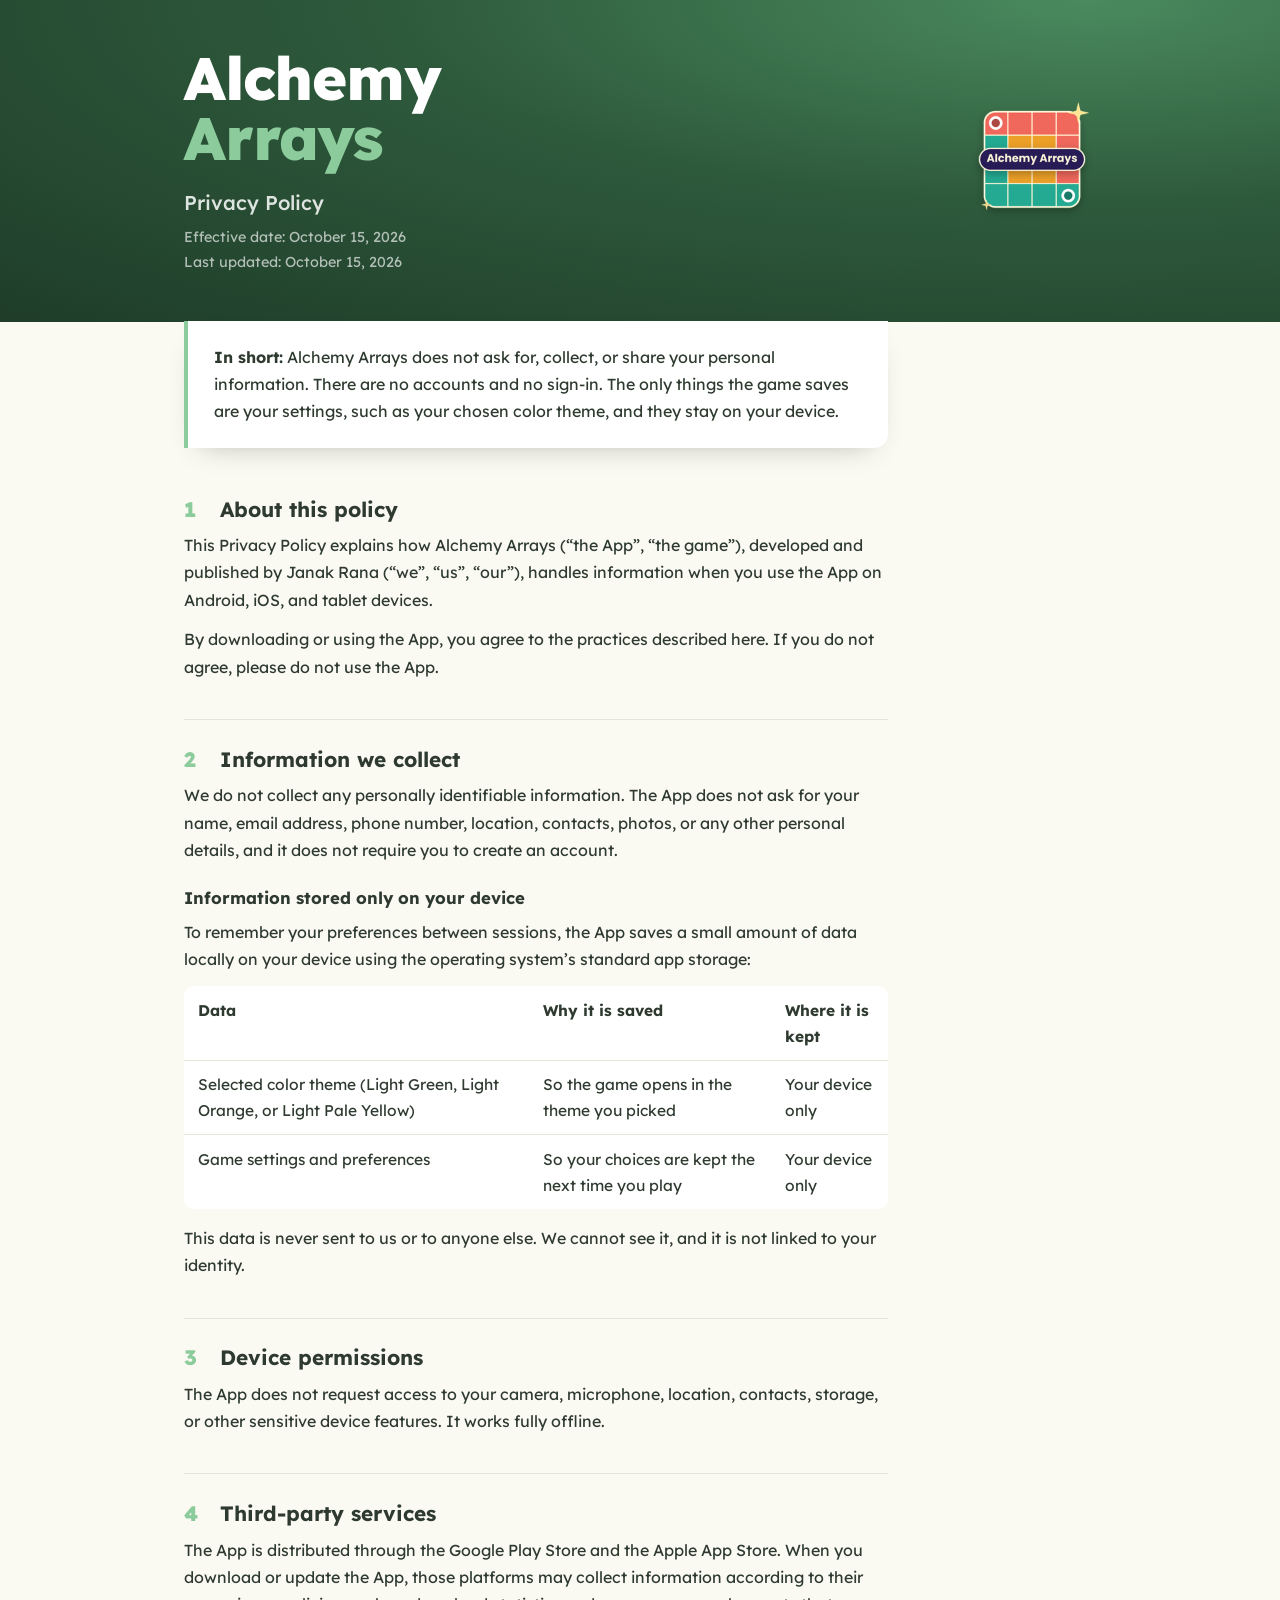
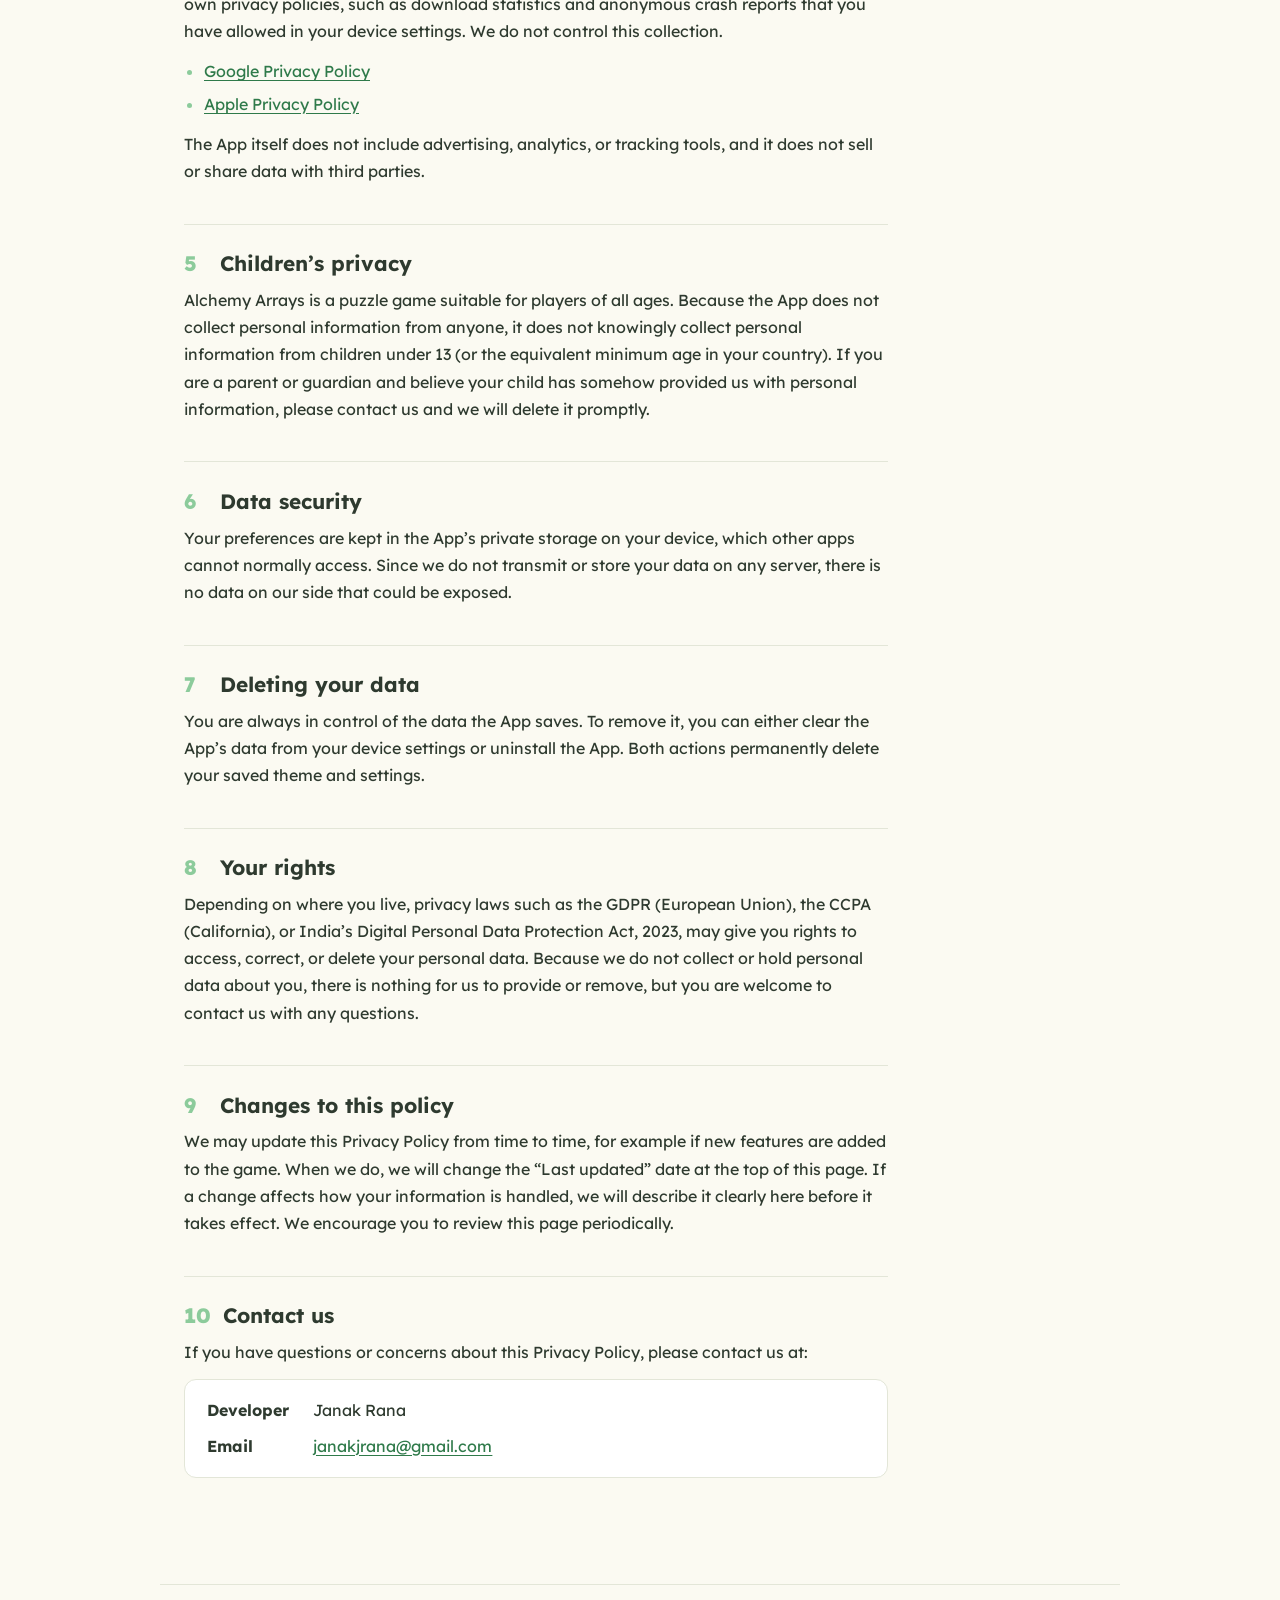
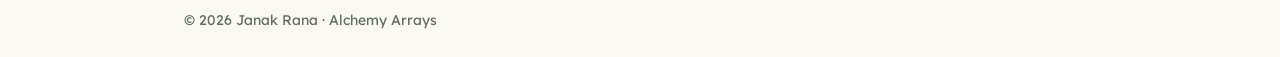
==== alchemy-arrays/privacy/index.html @ 12410a30 "Unify privacy policy page layout for both games with shared stylesheet Co-Authored-By: Claude Sonnet" ====
<!DOCTYPE html>
<html lang="en">
<head>
<meta charset="utf-8">
<meta name="viewport" content="width=device-width, initial-scale=1, viewport-fit=cover">
<title>Alchemy Arrays – Privacy Policy</title>
<meta name="description" content="Privacy Policy for Alchemy Arrays, a color-path puzzle game for Android and iOS.">
<link rel="icon" href="../icon.png">
<link rel="preconnect" href="https://fonts.googleapis.com">
<link rel="preconnect" href="https://fonts.gstatic.com" crossorigin>
<link href="https://fonts.googleapis.com/css2?family=Lexend:wght@400;500;700;800&display=swap" rel="stylesheet">
<style>
  :root { --hero:#2e5a3c;--hero-deep:#1f3d29;--hero-glow:#4a8a5e;--accent:#8ccb9b;--page:#fbfaf2;--surface:#fff;--text:#2e3a2f;--muted:#5f6b60;--rule:#e3e6d8;--heading:#2e3a2f;--link:#2f7a4a; color-scheme: light; }
  @media (prefers-color-scheme: dark) { :root { --page:#1b211c;--surface:#232a24;--text:#e8ede6;--muted:#a9b4aa;--rule:#344036;--heading:#fff;--link:#9fddb0; color-scheme: dark; } }
</style>
<link rel="stylesheet" href="../../assets/policy.css">
</head>
<body>

<header>
  <div class="header-inner">
    <div class="brand">
      <h1>Alchemy <span class="accent">Arrays</span></h1>
      <p>Privacy Policy</p>
      <p class="date">Effective date: October 15, 2026</p>
      <p class="date">Last updated: October 15, 2026</p>
    </div>
    <img class="app-icon" src="../icon.png" alt="Alchemy Arrays icon" width="128" height="128">
  </div>
</header>

<main>
  <div class="summary">
    <p><strong>In short:</strong> Alchemy Arrays does not ask for, collect, or share your personal information. There are no accounts and no sign-in. The only things the game saves are your settings, such as your chosen color theme, and they stay on your device.</p>
  </div>

  <article>
    <section>
      <h2><span class="n">1</span>About this policy</h2>
      <p>This Privacy Policy explains how Alchemy Arrays (“the App”, “the game”), developed and published by Janak Rana (“we”, “us”, “our”), handles information when you use the App on Android, iOS, and tablet devices.</p>
    <p>By downloading or using the App, you agree to the practices described here. If you do not agree, please do not use the App.</p>
    </section>
    <section>
      <h2><span class="n">2</span>Information we collect</h2>
      <p>We do not collect any personally identifiable information. The App does not ask for your name, email address, phone number, location, contacts, photos, or any other personal details, and it does not require you to create an account.</p>

    <h3>Information stored only on your device</h3>
    <p>To remember your preferences between sessions, the App saves a small amount of data locally on your device using the operating system’s standard app storage:</p>
    <div class="table-scroll">
      <table>
        <thead>
          <tr><th>Data</th><th>Why it is saved</th><th>Where it is kept</th></tr>
        </thead>
        <tbody>
          <tr><td>Selected color theme (Light Green, Light Orange, or Light Pale Yellow)</td><td>So the game opens in the theme you picked</td><td>Your device only</td></tr>
          <tr><td>Game settings and preferences</td><td>So your choices are kept the next time you play</td><td>Your device only</td></tr>
        </tbody>
      </table>
    </div>
    <p>This data is never sent to us or to anyone else. We cannot see it, and it is not linked to your identity.</p>
    </section>
    <section>
      <h2><span class="n">3</span>Device permissions</h2>
      <p>The App does not request access to your camera, microphone, location, contacts, storage, or other sensitive device features. It works fully offline.</p>
    </section>
    <section>
      <h2><span class="n">4</span>Third-party services</h2>
      <p>The App is distributed through the Google Play Store and the Apple App Store. When you download or update the App, those platforms may collect information according to their own privacy policies, such as download statistics and anonymous crash reports that you have allowed in your device settings. We do not control this collection.</p>
    <ul>
      <li><a href="https://policies.google.com/privacy" target="_blank" rel="noopener">Google Privacy Policy</a></li>
      <li><a href="https://www.apple.com/legal/privacy/" target="_blank" rel="noopener">Apple Privacy Policy</a></li>
    </ul>
    <p>The App itself does not include advertising, analytics, or tracking tools, and it does not sell or share data with third parties.</p>
    </section>
    <section>
      <h2><span class="n">5</span>Children’s privacy</h2>
      <p>Alchemy Arrays is a puzzle game suitable for players of all ages. Because the App does not collect personal information from anyone, it does not knowingly collect personal information from children under 13 (or the equivalent minimum age in your country). If you are a parent or guardian and believe your child has somehow provided us with personal information, please contact us and we will delete it promptly.</p>
    </section>
    <section>
      <h2><span class="n">6</span>Data security</h2>
      <p>Your preferences are kept in the App’s private storage on your device, which other apps cannot normally access. Since we do not transmit or store your data on any server, there is no data on our side that could be exposed.</p>
    </section>
    <section>
      <h2><span class="n">7</span>Deleting your data</h2>
      <p>You are always in control of the data the App saves. To remove it, you can either clear the App’s data from your device settings or uninstall the App. Both actions permanently delete your saved theme and settings.</p>
    </section>
    <section>
      <h2><span class="n">8</span>Your rights</h2>
      <p>Depending on where you live, privacy laws such as the GDPR (European Union), the CCPA (California), or India’s Digital Personal Data Protection Act, 2023, may give you rights to access, correct, or delete your personal data. Because we do not collect or hold personal data about you, there is nothing for us to provide or remove, but you are welcome to contact us with any questions.</p>
    </section>
    <section>
      <h2><span class="n">9</span>Changes to this policy</h2>
      <p>We may update this Privacy Policy from time to time, for example if new features are added to the game. When we do, we will change the “Last updated” date at the top of this page. If a change affects how your information is handled, we will describe it clearly here before it takes effect. We encourage you to review this page periodically.</p>
    </section>
    <section>
      <h2><span class="n">10</span>Contact us</h2>
      <p>If you have questions or concerns about this Privacy Policy, please contact us at:</p>
      <dl class="contact">
        <dt>Developer</dt><dd>Janak Rana</dd>
        <dt>Email</dt><dd><a href="mailto:janakjrana@gmail.com">janakjrana@gmail.com</a></dd>
      </dl>
    </section>
  </article>
</main>

<footer>© 2026 Janak Rana · Alchemy Arrays</footer>

</body>
</html>
---- assets/policy.css ----
/* Shared layout for game privacy policy pages. Each page defines its own theme colors. */
*, *::before, *::after { box-sizing: border-box; }
html { -webkit-text-size-adjust: 100%; }
body {
  margin: 0;
  background: var(--page);
  color: var(--text);
  font-family: "Lexend", "Segoe UI", Roboto, Helvetica, Arial, sans-serif;
  font-size: 1rem;
  line-height: 1.7;
  -webkit-font-smoothing: antialiased;
  padding: env(safe-area-inset-top, 0px) 0 env(safe-area-inset-bottom, 0px);
}

header {
  background: radial-gradient(120% 140% at 85% 0%, var(--hero-glow) 0%, var(--hero) 45%, var(--hero-deep) 100%);
  color: #fff;
}
.header-inner {
  max-width: 960px;
  margin: 0 auto;
  padding: 3rem 1.5rem 3rem;
  display: grid;
  grid-template-columns: 1fr auto;
  gap: 2rem;
  align-items: center;
}
.brand h1 {
  margin: 0;
  font-size: clamp(2.4rem, 7vw, 3.75rem);
  line-height: 1;
  font-weight: 800;
  letter-spacing: -0.02em;
}
.brand h1 .accent { color: var(--accent); display: block; }
.brand p { margin: 1.1rem 0 0; font-size: 1.25rem; font-weight: 500; color: rgba(255,255,255,.85); }
.brand .date { font-size: 0.9rem; color: rgba(255,255,255,.65); margin-top: 0.35rem; font-weight: 400; }
.brand .date + .date { margin-top: 0; }
.app-icon { width: 128px; height: 128px; border-radius: 28px; }

main { max-width: 960px; margin: 0 auto; padding: 0 1.5rem 4rem; }
.summary {
  max-width: 44rem;
  margin: -1px 0 0;
  background: var(--surface);
  border-left: 4px solid var(--accent);
  padding: 1.4rem 1.6rem;
  border-radius: 0 0 14px 0;
  box-shadow: 0 12px 30px -18px rgba(0, 0, 0, 0.35);
}
.summary p { margin: 0; }
.summary p + p { margin-top: 0.75rem; }
.summary strong { color: var(--heading); }

article { max-width: 44rem; margin-top: 2.5rem; }
section { padding: 1.6rem 0; border-top: 1px solid var(--rule); }
section:first-child { border-top: 0; padding-top: 0.5rem; }
h2 {
  margin: 0 0 0.6rem;
  font-size: 1.3rem;
  line-height: 1.3;
  font-weight: 700;
  color: var(--heading);
  display: flex;
  gap: 0.75rem;
  align-items: baseline;
}
h2 .n { color: var(--accent); font-weight: 800; min-width: 1.5rem; }
h3 { font-size: 1.05rem; margin: 1.25rem 0 0.4rem; color: var(--heading); }
p { margin: 0 0 0.8rem; }
ul { margin: 0 0 0.8rem; padding-left: 1.25rem; }
li { margin-bottom: 0.35rem; }
li::marker { color: var(--accent); }
a { color: var(--link); text-underline-offset: 3px; overflow-wrap: anywhere; }
a:focus-visible { outline: 3px solid var(--accent); outline-offset: 2px; border-radius: 3px; }

.table-scroll { overflow-x: auto; margin-bottom: 1rem; }
table { border-collapse: collapse; width: 100%; min-width: 30rem; background: var(--surface); border-radius: 10px; overflow: hidden; }
th, td { text-align: left; padding: 0.65rem 0.85rem; border-bottom: 1px solid var(--rule); vertical-align: top; font-size: 0.97rem; }
th { font-weight: 700; color: var(--heading); }
tr:last-child td { border-bottom: none; }

.contact {
  margin-top: 0.6rem;
  display: grid;
  grid-template-columns: max-content 1fr;
  gap: 0.5rem 1.5rem;
  background: var(--surface);
  padding: 1.1rem 1.4rem;
  border-radius: 12px;
  border: 1px solid var(--rule);
}
.contact dt { font-weight: 700; color: var(--heading); }
.contact dd { margin: 0; }

footer {
  max-width: 960px;
  margin: 0 auto;
  padding: 1.5rem;
  border-top: 1px solid var(--rule);
  font-size: 0.875rem;
  color: var(--muted);
}

@media (max-width: 600px) {
  .header-inner { padding: 2rem 1.25rem; gap: 1rem; }
  .app-icon { width: 88px; height: 88px; border-radius: 20px; }
  .summary { border-radius: 0 0 12px 12px; }
}
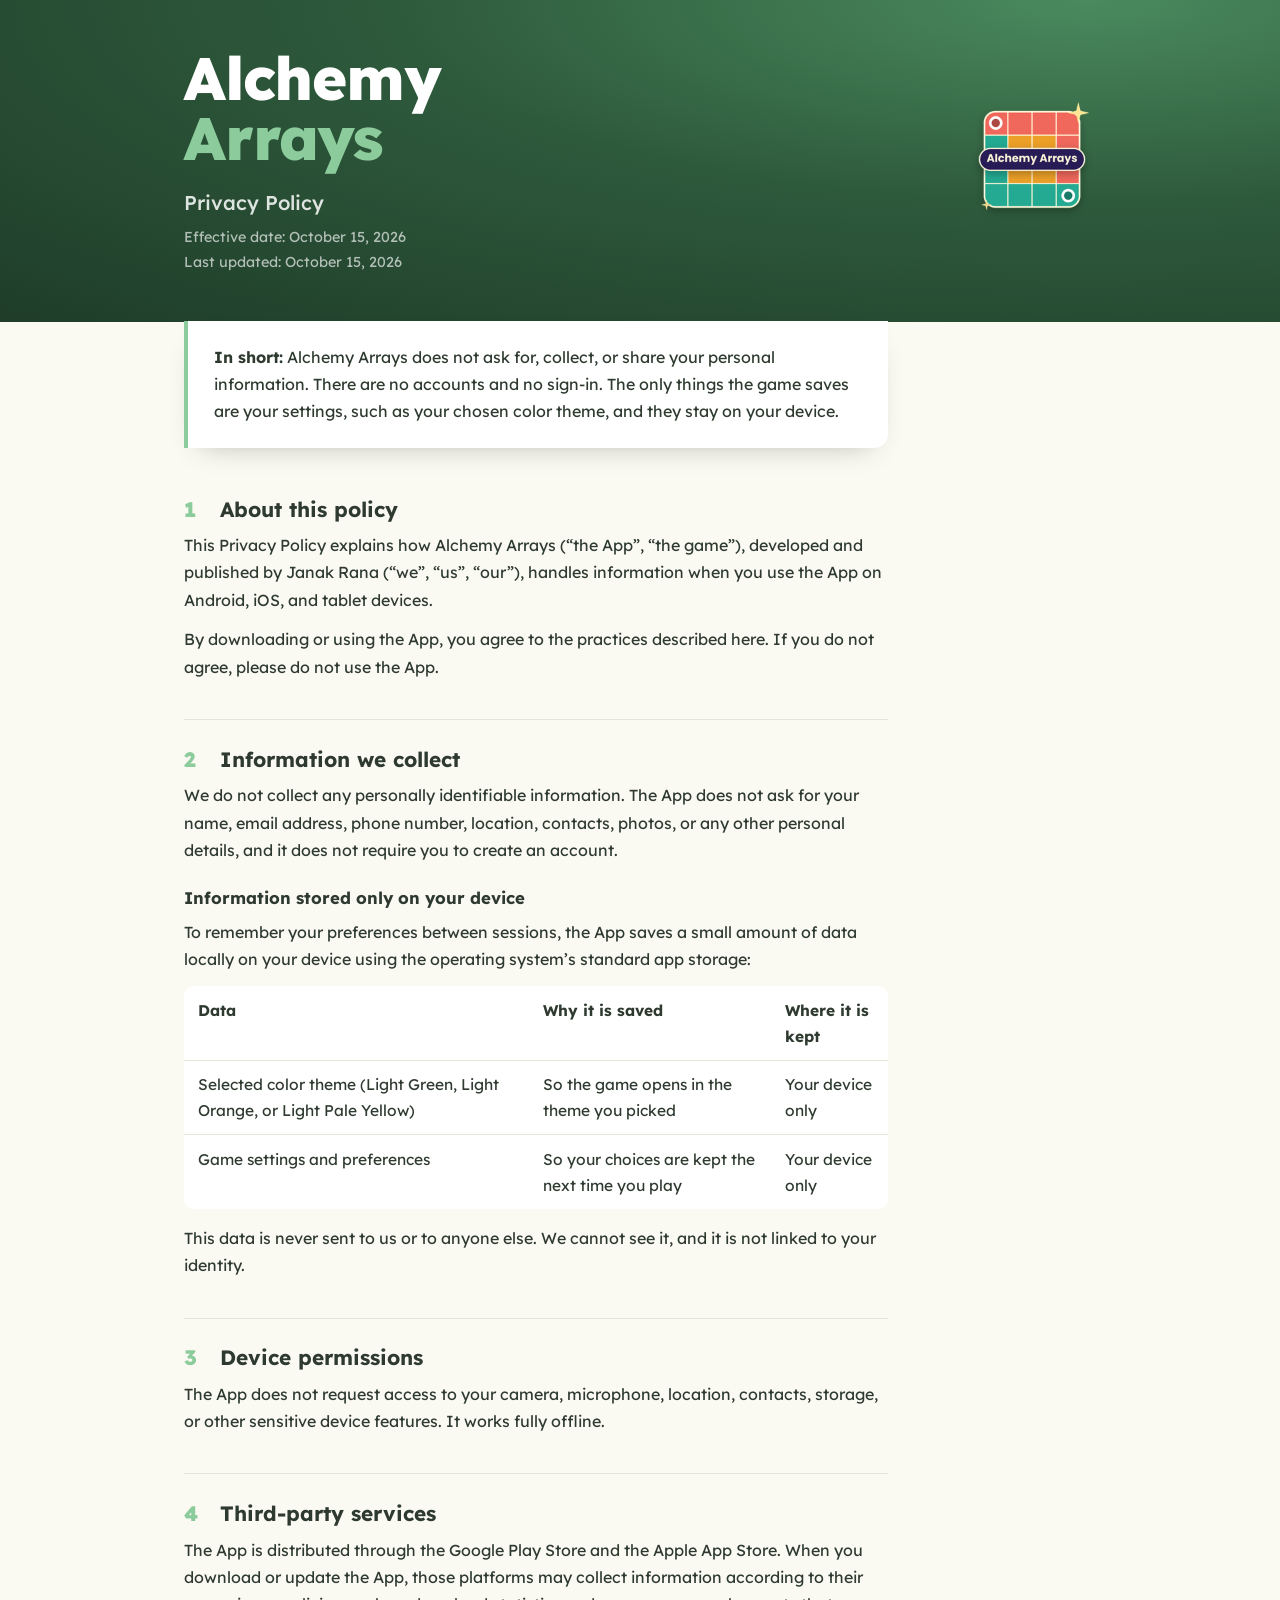
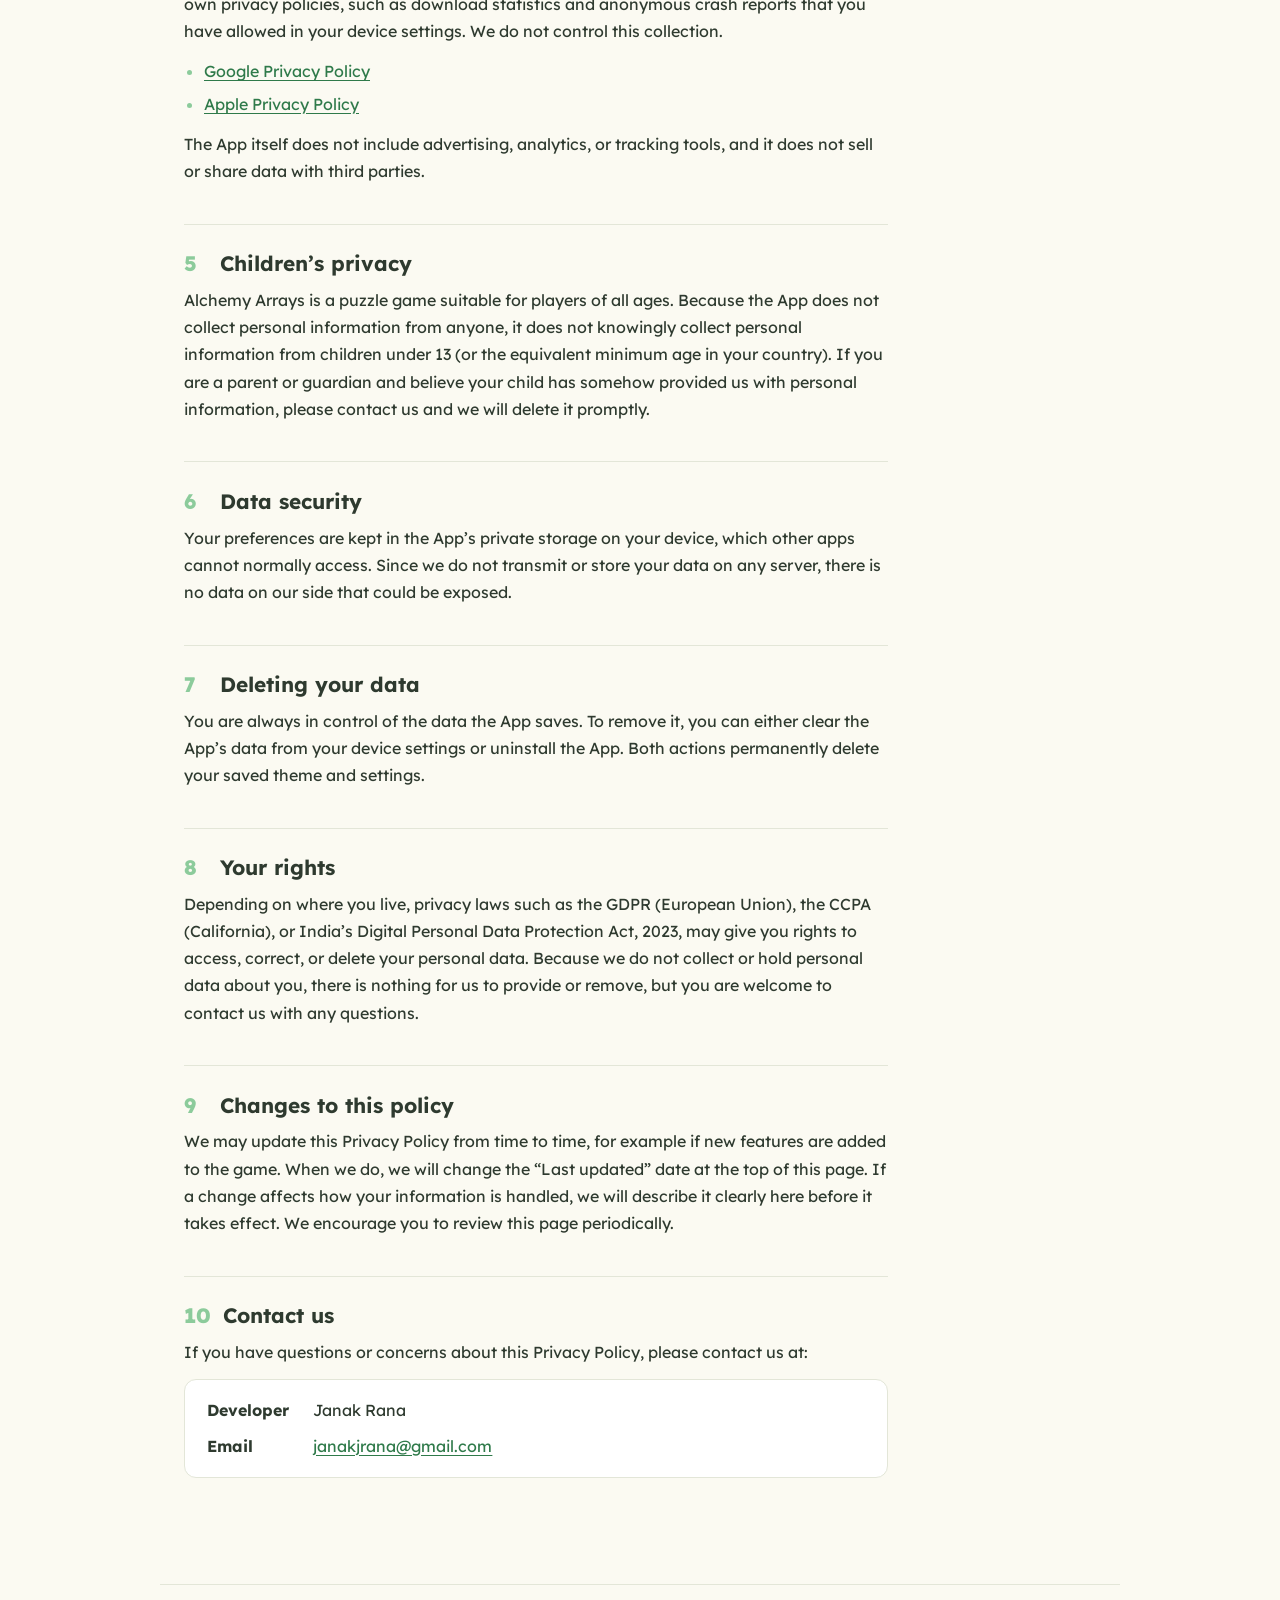
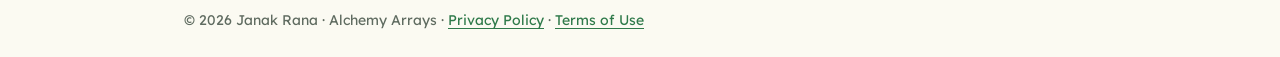
==== commit 54002764: "Add Terms of Use pages for both games and link them from home cards and privacy pages Co-Authored-By" ====
--- a/alchemy-arrays/privacy/index.html
+++ b/alchemy-arrays/privacy/index.html
@@ -103,7 +103,7 @@
   </article>
 </main>
 
-<footer>© 2026 Janak Rana · Alchemy Arrays</footer>
+<footer>© 2026 Janak Rana · Alchemy Arrays · <a href="./">Privacy Policy</a> · <a href="../terms/">Terms of Use</a></footer>
 
 </body>
 </html>
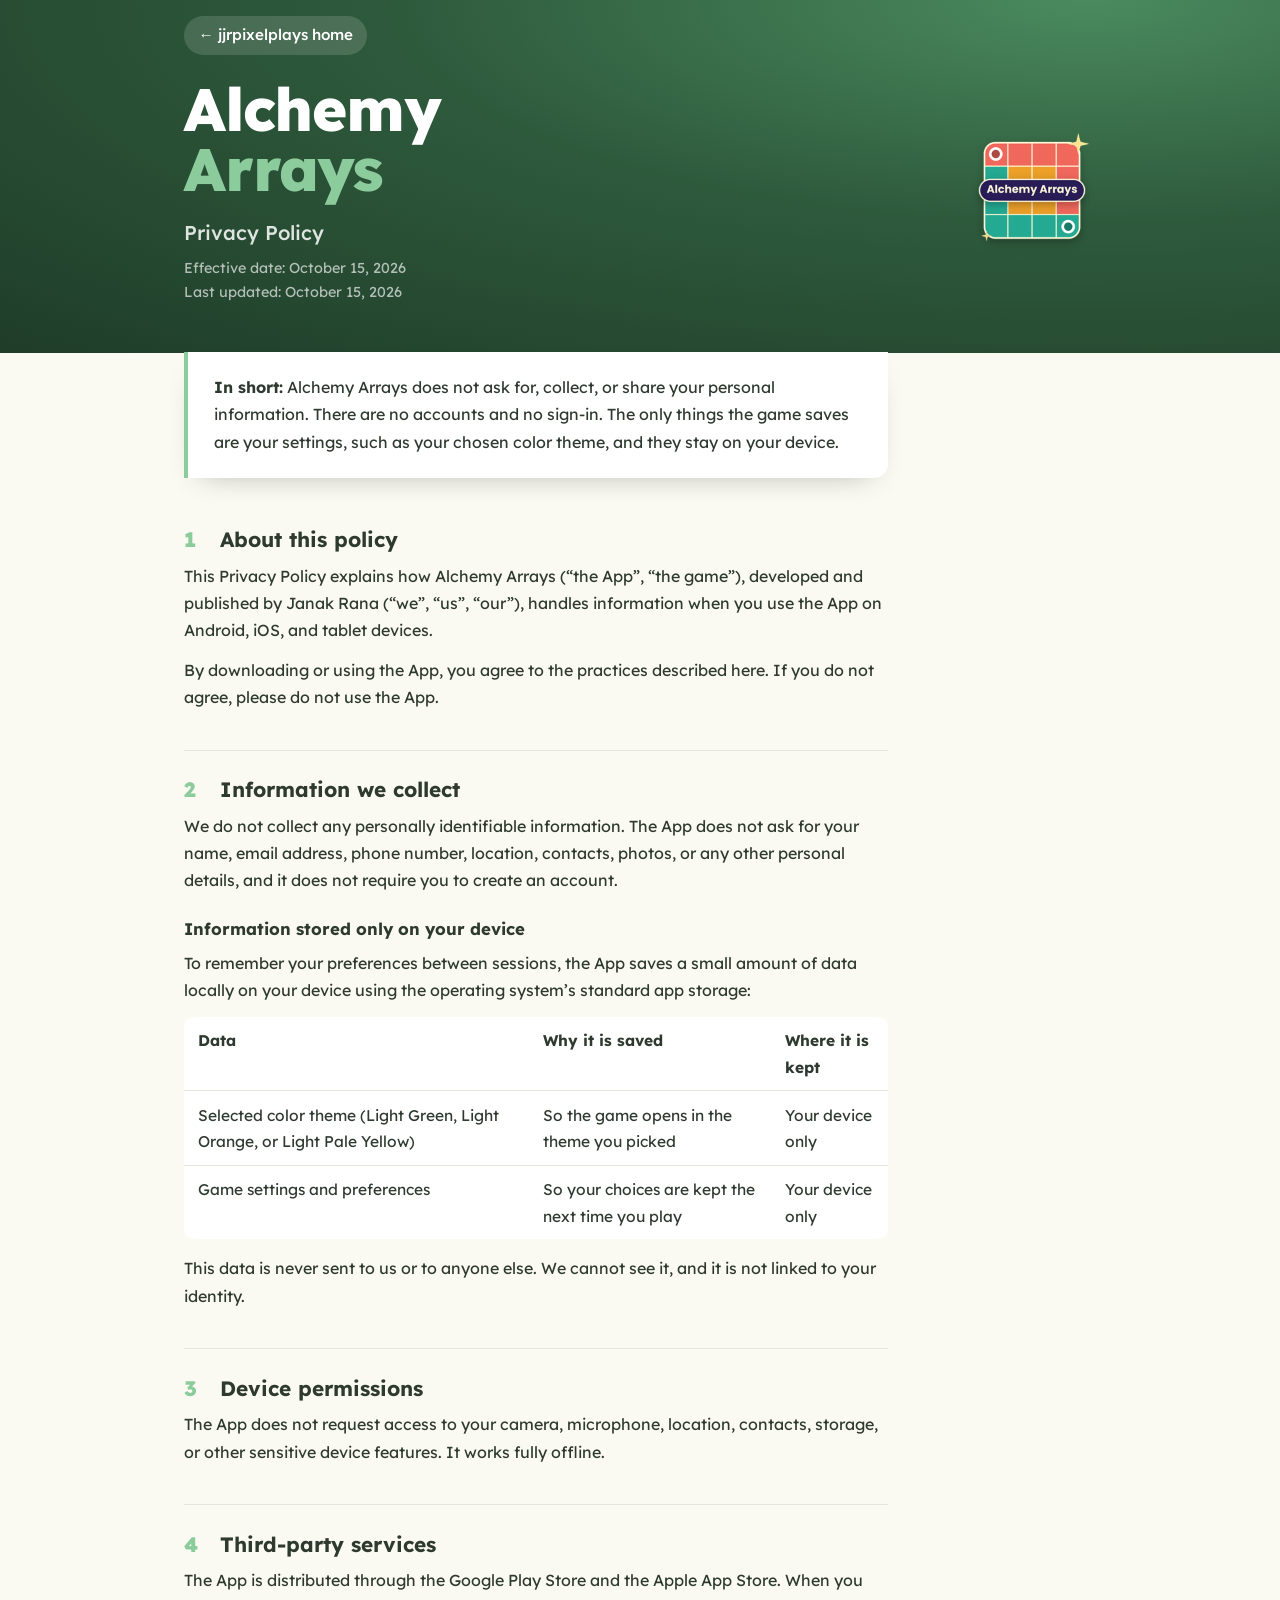
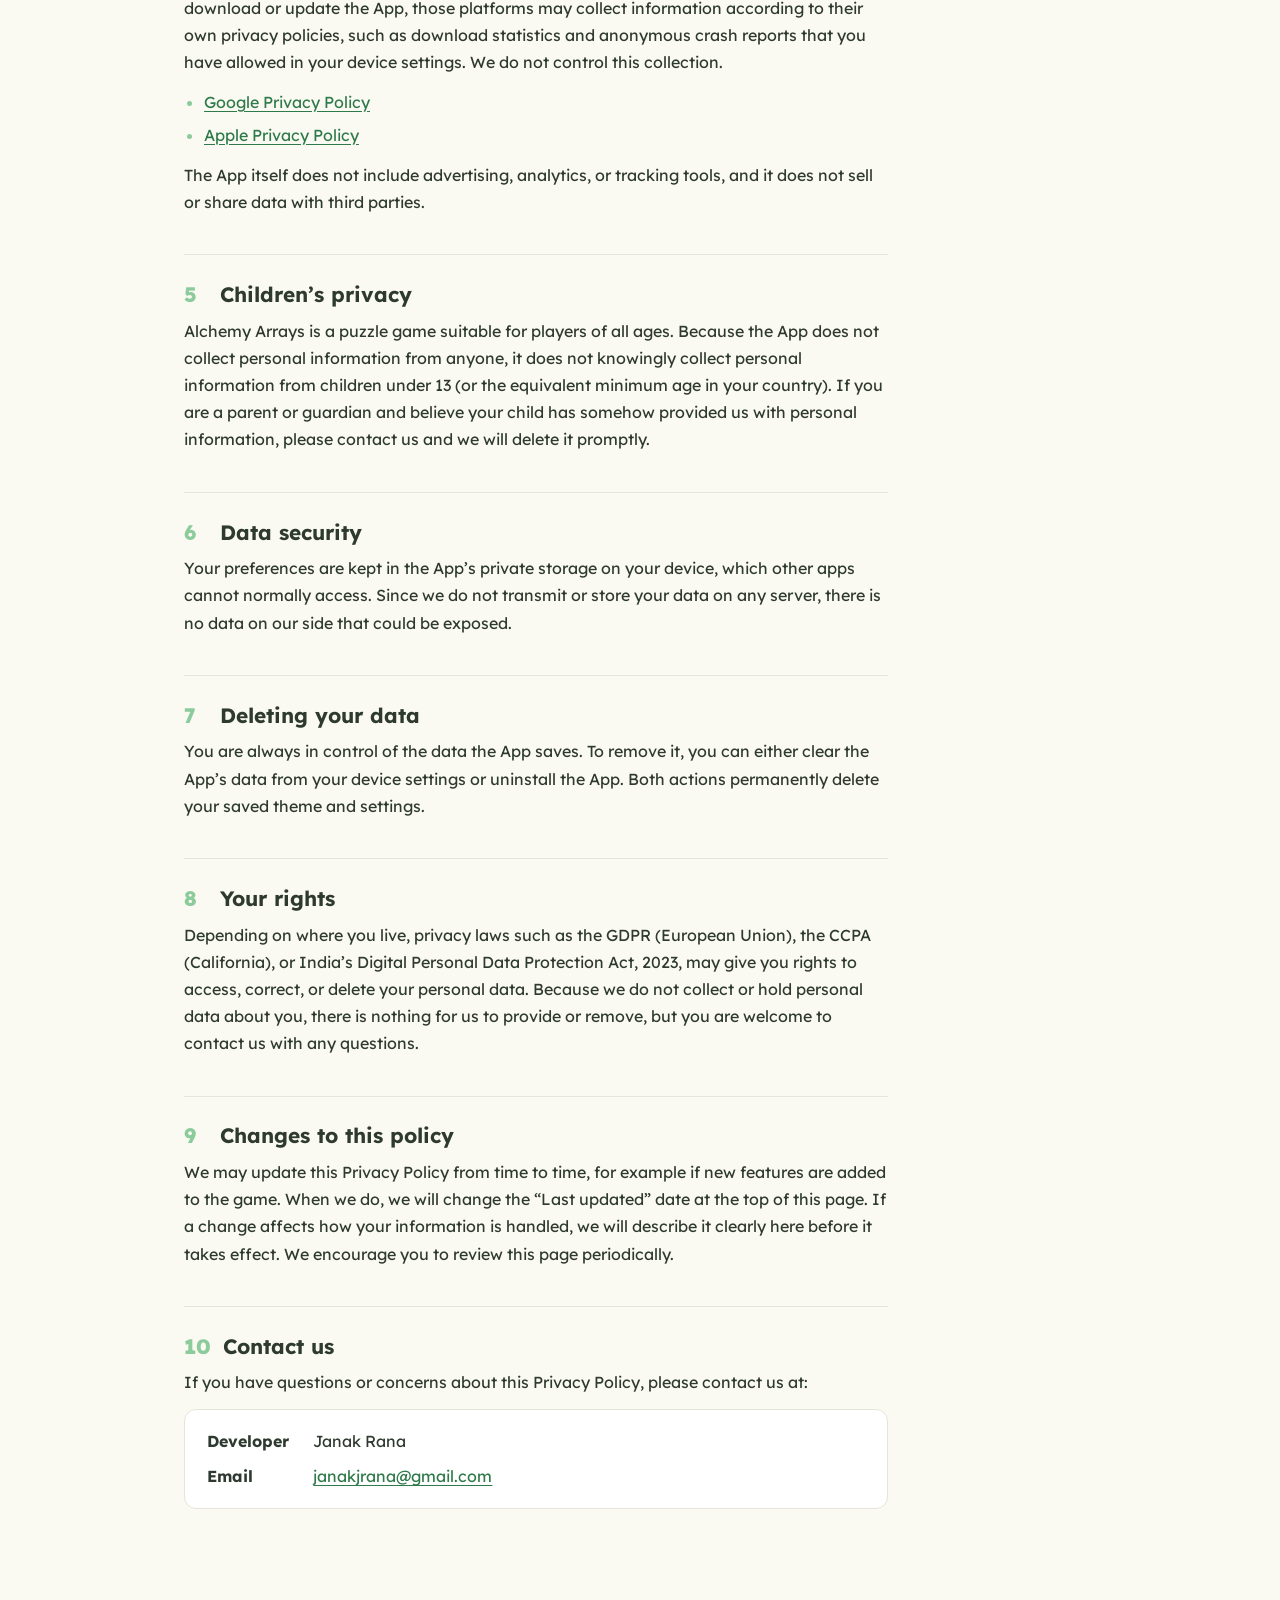
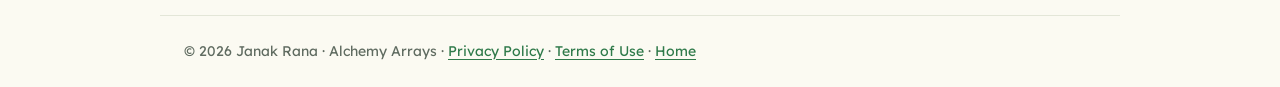
==== commit a65e421c: "Add home navigation to privacy and terms pages Co-Authored-By: Claude Sonnet 5.5 <noreply@anthropic." ====
--- a/alchemy-arrays/privacy/index.html
+++ b/alchemy-arrays/privacy/index.html
@@ -18,6 +18,7 @@
 <body>
 
 <header>
+  <nav class="topnav"><a href="../../">← jjrpixelplays home</a></nav>
   <div class="header-inner">
     <div class="brand">
       <h1>Alchemy <span class="accent">Arrays</span></h1>
@@ -103,7 +104,7 @@
   </article>
 </main>
 
-<footer>© 2026 Janak Rana · Alchemy Arrays · <a href="./">Privacy Policy</a> · <a href="../terms/">Terms of Use</a></footer>
+<footer>© 2026 Janak Rana · Alchemy Arrays · <a href="./">Privacy Policy</a> · <a href="../terms/">Terms of Use</a> · <a href="../../">Home</a></footer>
 
 </body>
 </html>
--- a/assets/policy.css
+++ b/assets/policy.css
@@ -16,10 +16,13 @@
   background: radial-gradient(120% 140% at 85% 0%, var(--hero-glow) 0%, var(--hero) 45%, var(--hero-deep) 100%);
   color: #fff;
 }
+.topnav { max-width: 960px; margin: 0 auto; padding: 1rem 1.5rem 0; }
+.topnav a { color: #fff; font-weight: 500; font-size: 0.95rem; text-decoration: none; padding: 0.4rem 0.9rem; border-radius: 999px; background: rgba(255,255,255,.14); display: inline-block; }
+.topnav a:hover, .topnav a:focus-visible { background: rgba(255,255,255,.28); outline-color: #fff; }
 .header-inner {
   max-width: 960px;
   margin: 0 auto;
-  padding: 3rem 1.5rem 3rem;
+  padding: 1.5rem 1.5rem 3rem;
   display: grid;
   grid-template-columns: 1fr auto;
   gap: 2rem;
@@ -103,7 +106,8 @@
 }
 
 @media (max-width: 600px) {
-  .header-inner { padding: 2rem 1.25rem; gap: 1rem; }
+  .topnav { padding: 0.75rem 1.25rem 0; }
+  .header-inner { padding: 1.25rem 1.25rem 2rem; gap: 1rem; }
   .app-icon { width: 88px; height: 88px; border-radius: 20px; }
   .summary { border-radius: 0 0 12px 12px; }
 }
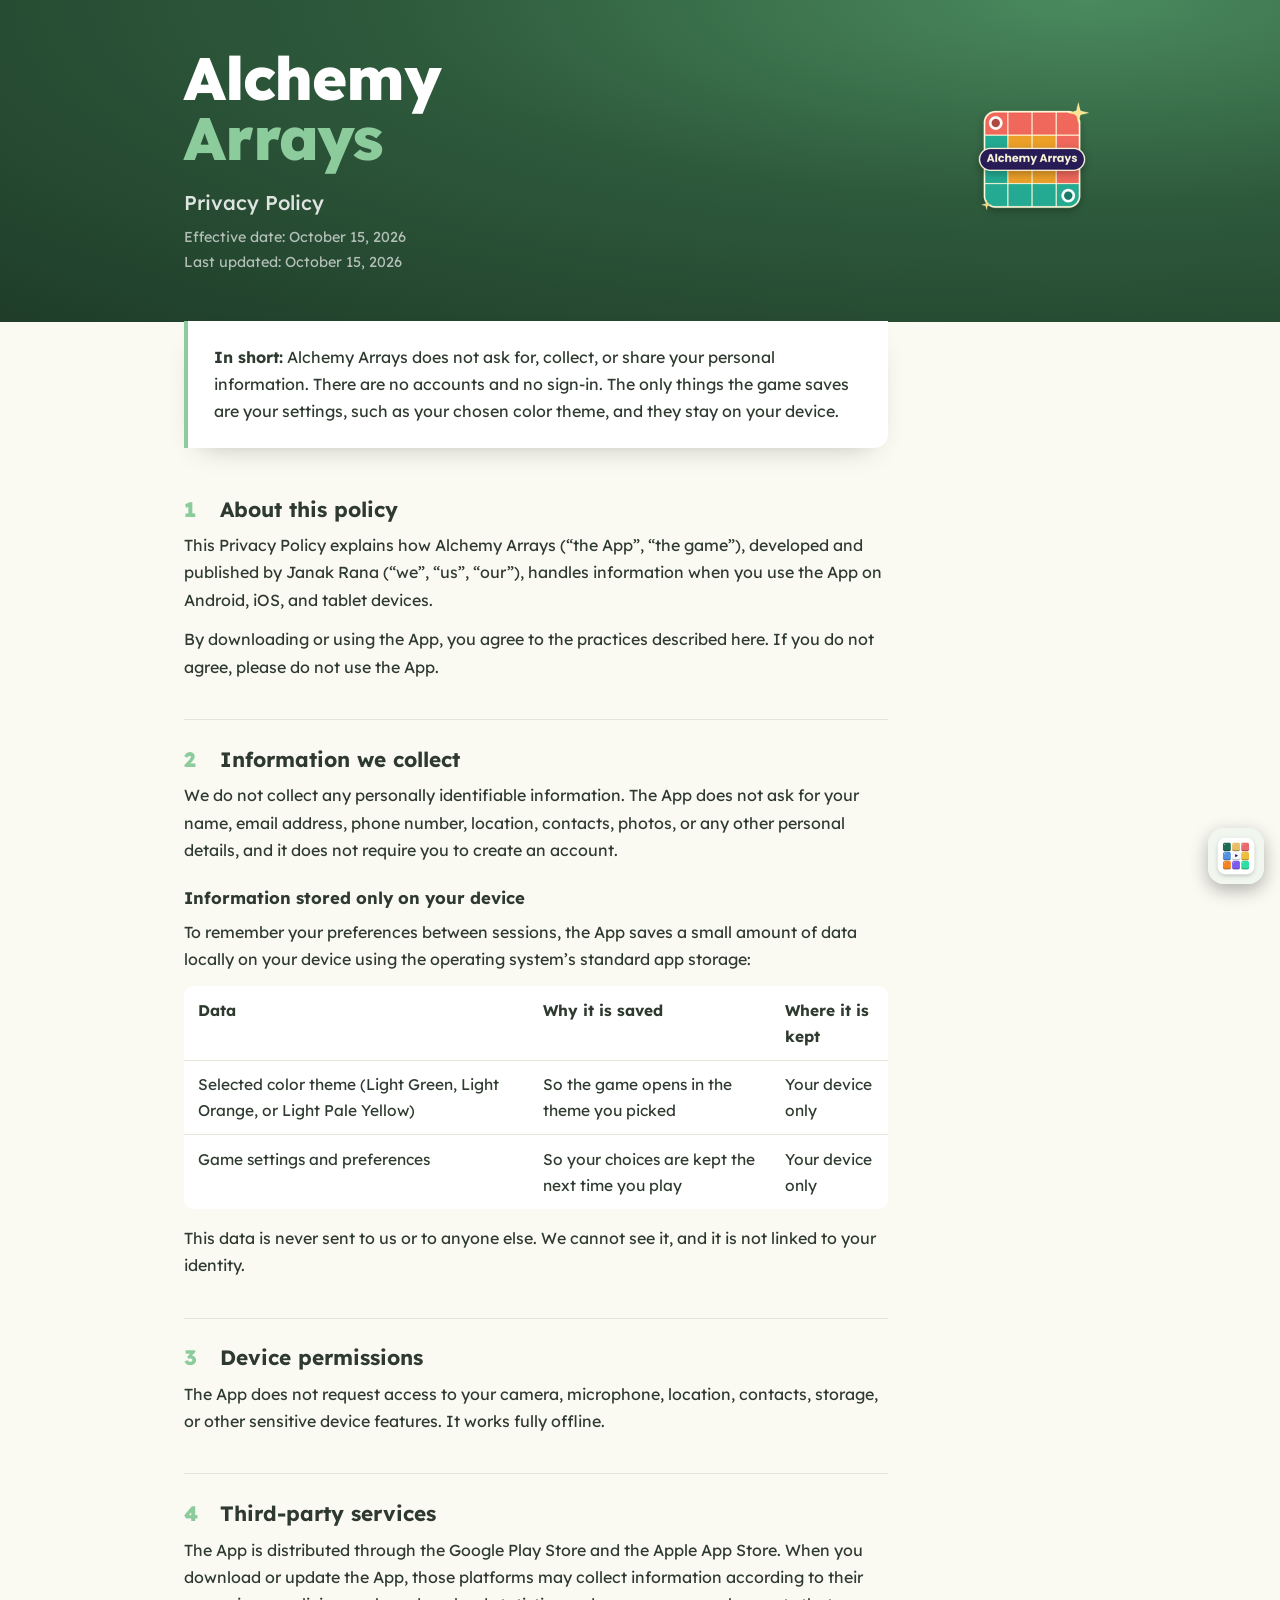
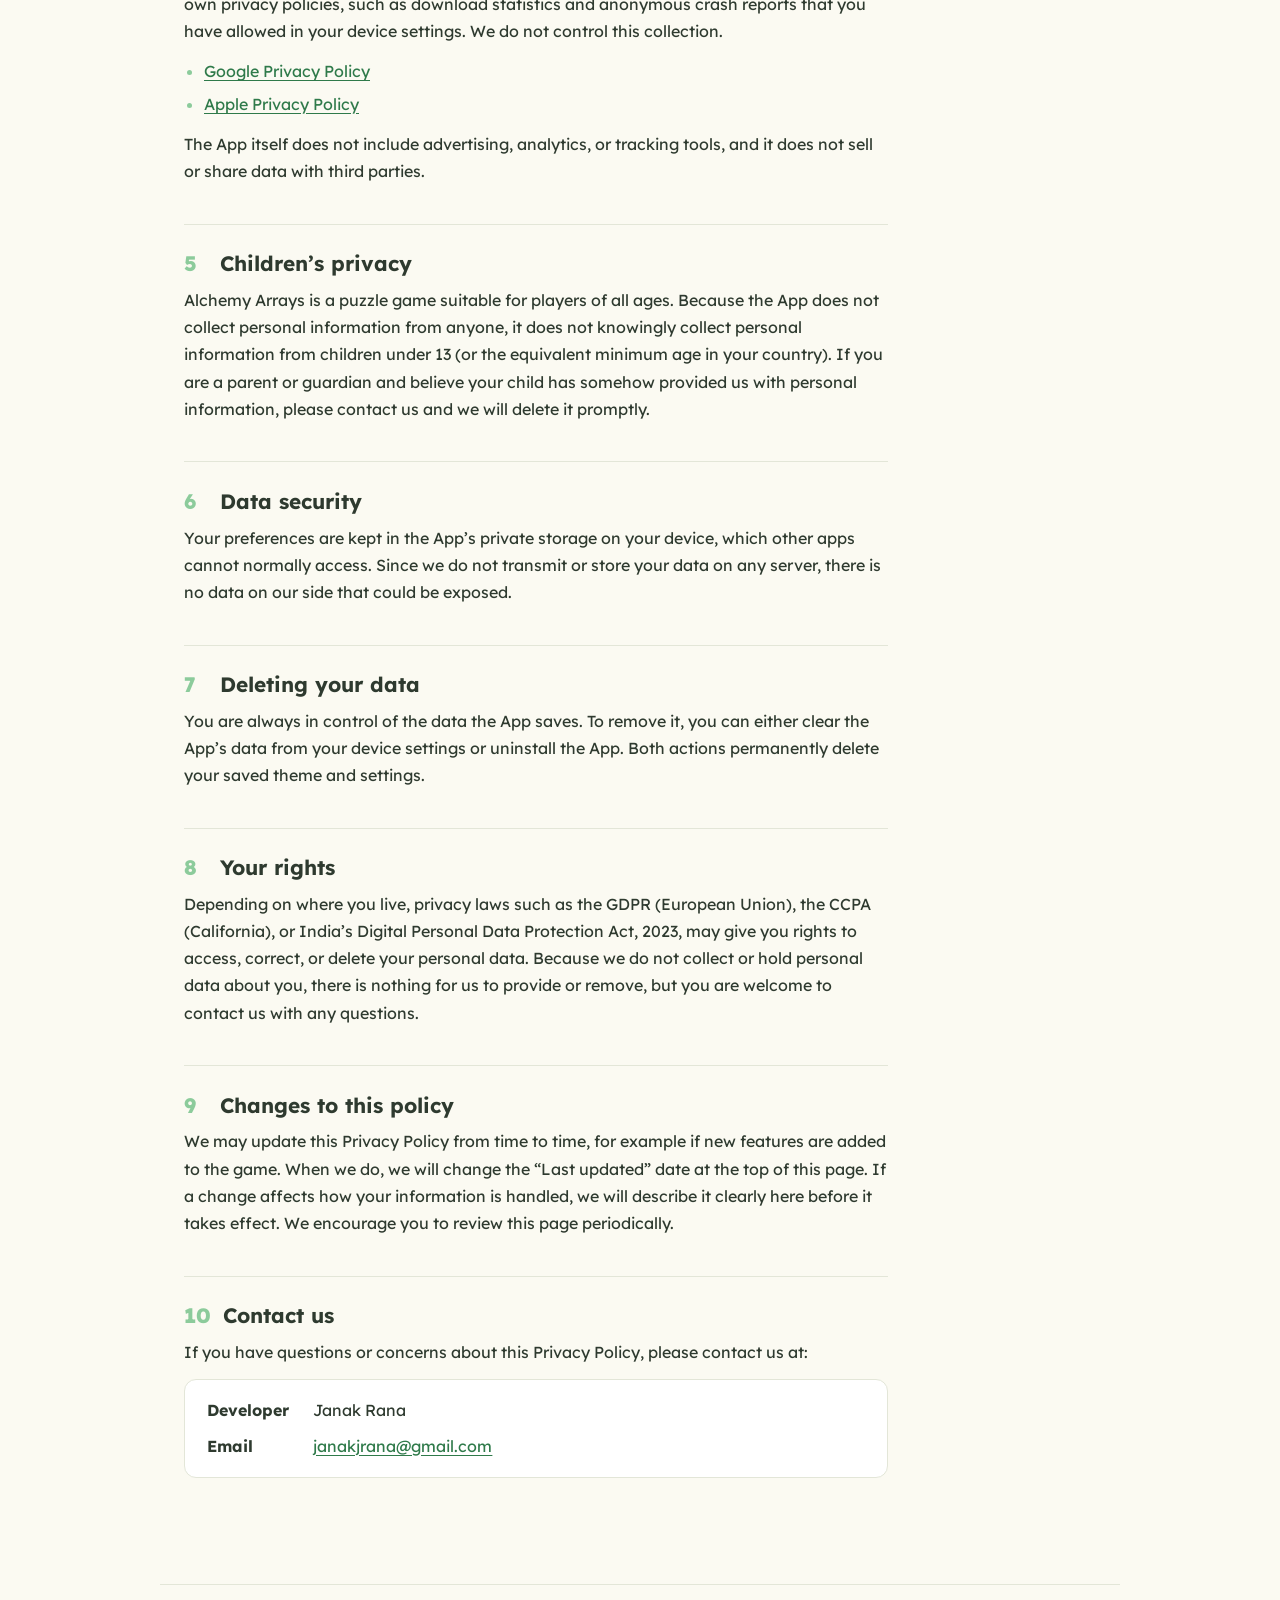
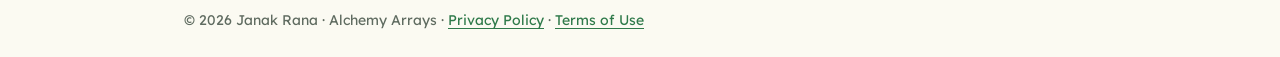
==== commit 2c9f19d8: "Replace home link with floating jjrpixelplays icon button Co-Authored-By: Claude Sonnet 5.5 <noreply" ====
--- a/alchemy-arrays/privacy/index.html
+++ b/alchemy-arrays/privacy/index.html
@@ -18,7 +18,6 @@
 <body>
 
 <header>
-  <nav class="topnav"><a href="../../">← jjrpixelplays home</a></nav>
   <div class="header-inner">
     <div class="brand">
       <h1>Alchemy <span class="accent">Arrays</span></h1>
@@ -104,7 +103,11 @@
   </article>
 </main>
 
-<footer>© 2026 Janak Rana · Alchemy Arrays · <a href="./">Privacy Policy</a> · <a href="../terms/">Terms of Use</a> · <a href="../../">Home</a></footer>
+<footer>© 2026 Janak Rana · Alchemy Arrays · <a href="./">Privacy Policy</a> · <a href="../terms/">Terms of Use</a></footer>
+
+<a class="home-fab" href="../../" aria-label="Go to jjrpixelplays home page" title="jjrpixelplays home">
+  <img src="../../assets/icon.png" alt="" width="56" height="56">
+</a>
 
 </body>
 </html>
--- a/assets/policy.css
+++ b/assets/policy.css
@@ -16,13 +16,10 @@
   background: radial-gradient(120% 140% at 85% 0%, var(--hero-glow) 0%, var(--hero) 45%, var(--hero-deep) 100%);
   color: #fff;
 }
-.topnav { max-width: 960px; margin: 0 auto; padding: 1rem 1.5rem 0; }
-.topnav a { color: #fff; font-weight: 500; font-size: 0.95rem; text-decoration: none; padding: 0.4rem 0.9rem; border-radius: 999px; background: rgba(255,255,255,.14); display: inline-block; }
-.topnav a:hover, .topnav a:focus-visible { background: rgba(255,255,255,.28); outline-color: #fff; }
 .header-inner {
   max-width: 960px;
   margin: 0 auto;
-  padding: 1.5rem 1.5rem 3rem;
+  padding: 3rem 1.5rem 3rem;
   display: grid;
   grid-template-columns: 1fr auto;
   gap: 2rem;
@@ -106,8 +103,20 @@
 }
 
 @media (max-width: 600px) {
-  .topnav { padding: 0.75rem 1.25rem 0; }
-  .header-inner { padding: 1.25rem 1.25rem 2rem; gap: 1rem; }
+  .header-inner { padding: 2rem 1.25rem; gap: 1rem; }
   .app-icon { width: 88px; height: 88px; border-radius: 20px; }
   .summary { border-radius: 0 0 12px 12px; }
 }
+
+.home-fab {
+  position: fixed;
+  right: max(1rem, env(safe-area-inset-right, 0px));
+  bottom: max(1rem, env(safe-area-inset-bottom, 0px));
+  z-index: 50;
+  width: 56px; height: 56px;
+  border-radius: 16px;
+  box-shadow: 0 6px 18px rgba(0,0,0,.3);
+  transition: transform .15s ease;
+}
+.home-fab img { display: block; width: 100%; height: 100%; border-radius: 16px; }
+.home-fab:hover, .home-fab:focus-visible { transform: scale(1.08); }
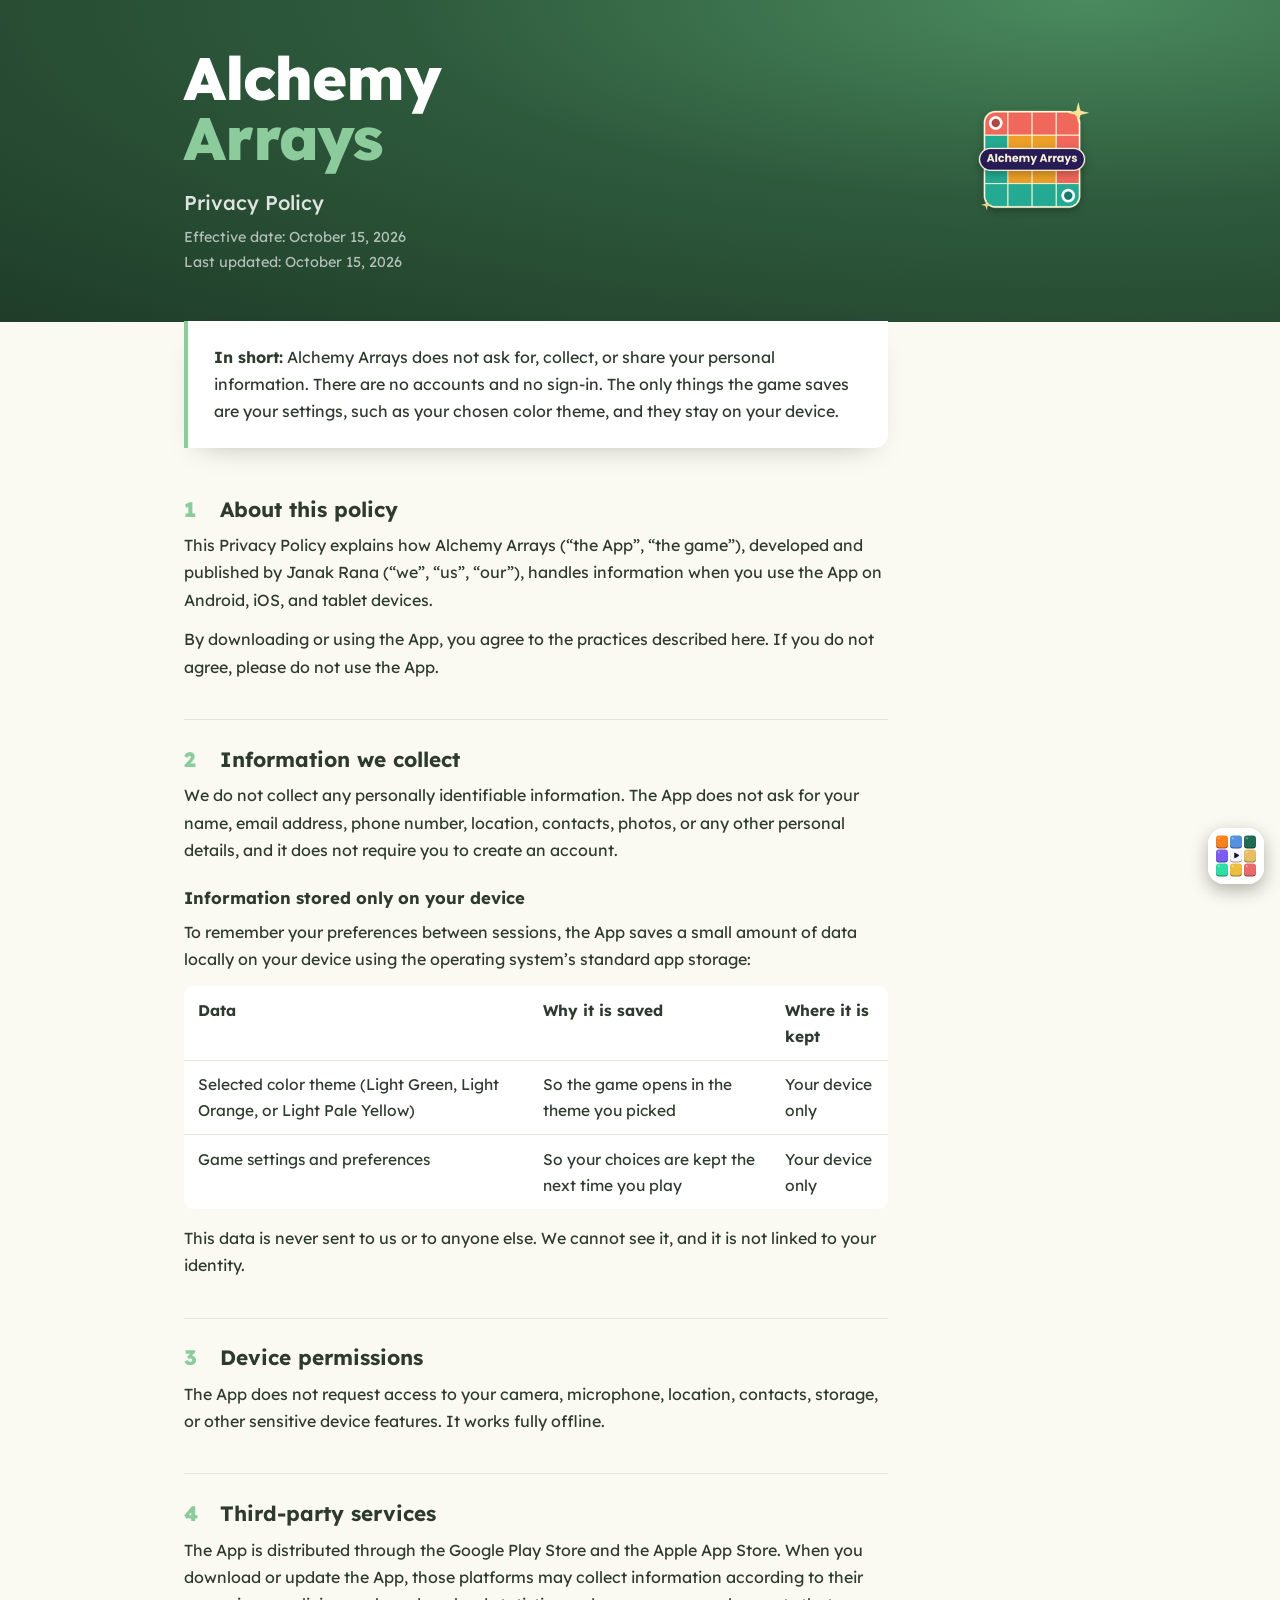
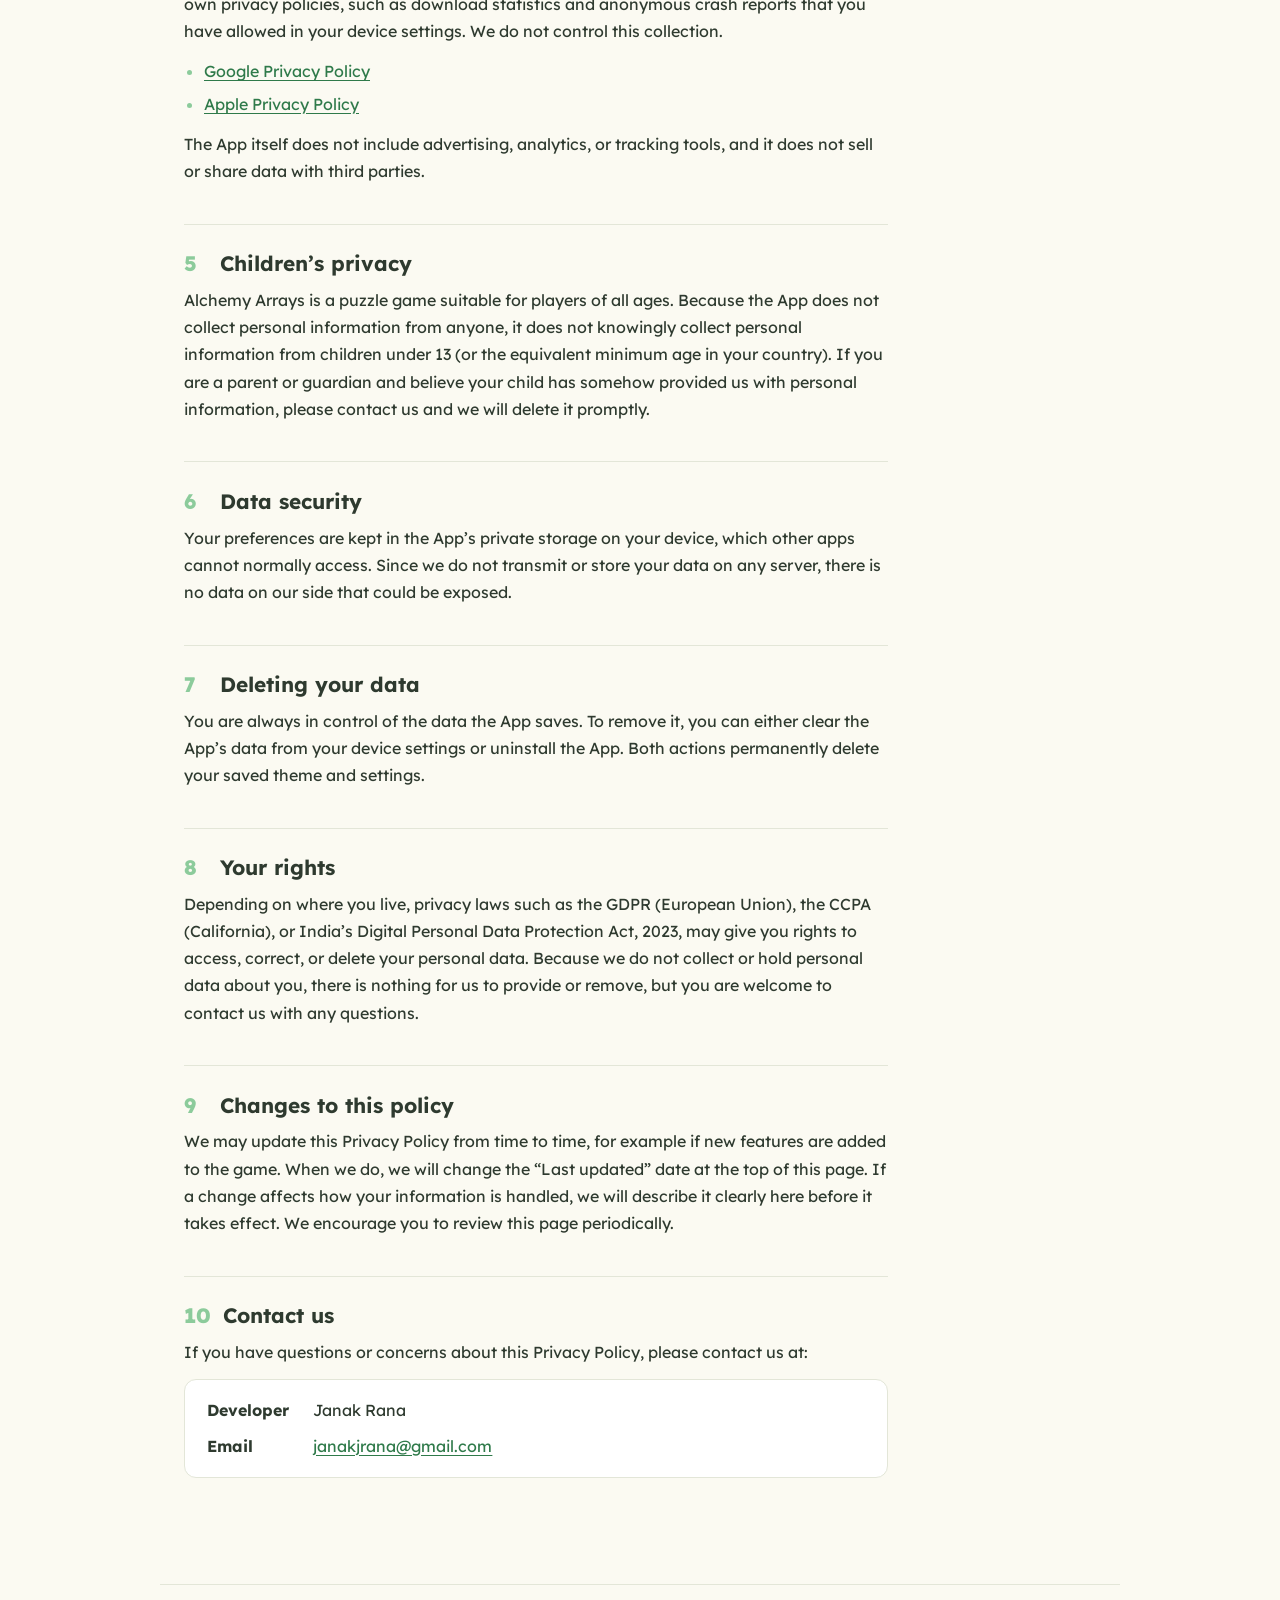
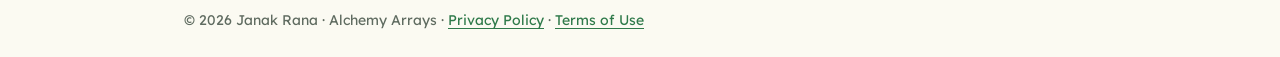
==== commit 4f17d73b: "Replace bounce animation with ring-around-the-rosy cell animation for home icon Co-Authored-By: Clau" ====
--- a/alchemy-arrays/privacy/index.html
+++ b/alchemy-arrays/privacy/index.html
@@ -12,8 +12,12 @@
 <style>
   :root { --hero:#2e5a3c;--hero-deep:#1f3d29;--hero-glow:#4a8a5e;--accent:#8ccb9b;--page:#fbfaf2;--surface:#fff;--text:#2e3a2f;--muted:#5f6b60;--rule:#e3e6d8;--heading:#2e3a2f;--link:#2f7a4a; color-scheme: light; }
   @media (prefers-color-scheme: dark) { :root { --page:#1b211c;--surface:#232a24;--text:#e8ede6;--muted:#a9b4aa;--rule:#344036;--heading:#fff;--link:#9fddb0; color-scheme: dark; } }
+  /* fab */
+  .home-fab { position: fixed; right: max(1rem, env(safe-area-inset-right, 0px)); bottom: max(1rem, env(safe-area-inset-bottom, 0px)); z-index: 50; width: 64px; height: 64px; border-radius: 20%; box-shadow: 0 6px 18px rgba(0,0,0,.3); transition: transform .15s ease; }
+  .home-fab img { display: block; width: 100%; height: 100%; border-radius: 20%; }
+  .home-fab:hover, .home-fab:focus-visible { transform: scale(1.08); }
 </style>
-<link rel="stylesheet" href="../../assets/policy.css">
+<link rel="stylesheet" href="../../assets/policy.css?v=3">
 </head>
 <body>
 
@@ -106,7 +110,7 @@
 <footer>© 2026 Janak Rana · Alchemy Arrays · <a href="./">Privacy Policy</a> · <a href="../terms/">Terms of Use</a></footer>
 
 <a class="home-fab" href="../../" aria-label="Go to jjrpixelplays home page" title="jjrpixelplays home">
-  <img src="../../assets/icon.png" alt="" width="56" height="56">
+  <img src="../../assets/home-icon.svg" alt="" width="64" height="64">
 </a>
 
 </body>
